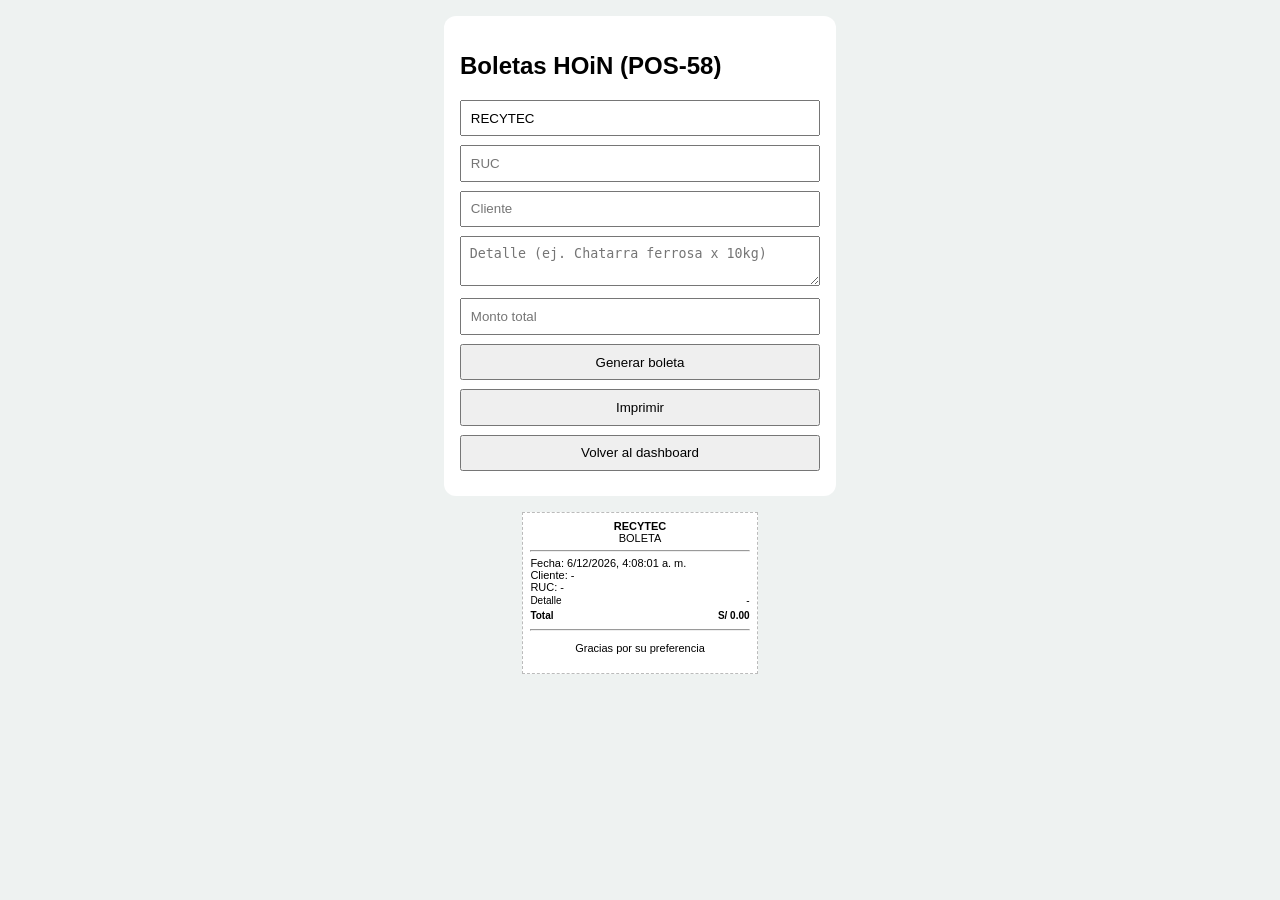
==== boletas.html @ 209546d7 "feat: construir dashboard administrativo completo de RECYTEC" ====
<!DOCTYPE html>
<html lang="es">
<head>
  <meta charset="UTF-8" />
  <meta name="viewport" content="width=device-width, initial-scale=1.0" />
  <title>RECYTEC | Boletas HOiN</title>
  <style>
    body { margin: 0; font-family: Arial, sans-serif; background: #eef2f1; }
    .wrap { max-width: 360px; margin: 1rem auto; background: #fff; border-radius: 12px; padding: 1rem; }
    .ticket {
      width: 58mm; margin: 0 auto; background: #fff; color: #000; padding: 2mm;
      border: 1px dashed #bbb; font-size: 11px;
    }
    input, textarea, button { width: 100%; margin-bottom: .55rem; padding: .55rem; box-sizing: border-box; }
    table { width: 100%; font-size: 10px; border-collapse: collapse; }
    td { padding: 2px 0; }
    .center { text-align: center; }
    .right { text-align: right; }
    @media print {
      body { background: #fff; }
      .no-print { display: none !important; }
      .ticket { border: 0; width: 58mm; }
    }
  </style>
</head>
<body>
  <div class="wrap no-print">
    <h2>Boletas HOiN (POS-58)</h2>
    <input id="empresa" value="RECYTEC" placeholder="Empresa" />
    <input id="ruc" placeholder="RUC" />
    <input id="cliente" placeholder="Cliente" />
    <textarea id="detalle" placeholder="Detalle (ej. Chatarra ferrosa x 10kg)"></textarea>
    <input id="monto" type="number" step="0.01" placeholder="Monto total" />
    <button onclick="generar()">Generar boleta</button>
    <button onclick="window.print()">Imprimir</button>
    <button onclick="location.href='index.html'">Volver al dashboard</button>
  </div>

  <section class="ticket" id="ticket">
    <div class="center"><strong>RECYTEC</strong><br><span>BOLETA</span></div>
    <hr>
    <div>Fecha: <span id="tFecha"></span></div>
    <div>Cliente: <span id="tCliente">-</span></div>
    <div>RUC: <span id="tRuc">-</span></div>
    <table>
      <tr><td>Detalle</td><td class="right" id="tDetalle">-</td></tr>
      <tr><td><strong>Total</strong></td><td class="right"><strong id="tTotal">S/ 0.00</strong></td></tr>
    </table>
    <hr>
    <p class="center">Gracias por su preferencia</p>
  </section>

  <script>
    function generar() {
      const hoy = new Date().toLocaleString('es-PE');
      document.getElementById('tFecha').textContent = hoy;
      document.getElementById('tCliente').textContent = document.getElementById('cliente').value || '-';
      document.getElementById('tRuc').textContent = document.getElementById('ruc').value || '-';
      document.getElementById('tDetalle').textContent = (document.getElementById('detalle').value || '-').slice(0, 48);
      document.getElementById('tTotal').textContent = `S/ ${Number(document.getElementById('monto').value || 0).toFixed(2)}`;
      const nombre = document.getElementById('empresa').value || 'RECYTEC';
      document.querySelector('.ticket strong').textContent = nombre;
    }
    generar();
  </script>
</body>
</html>
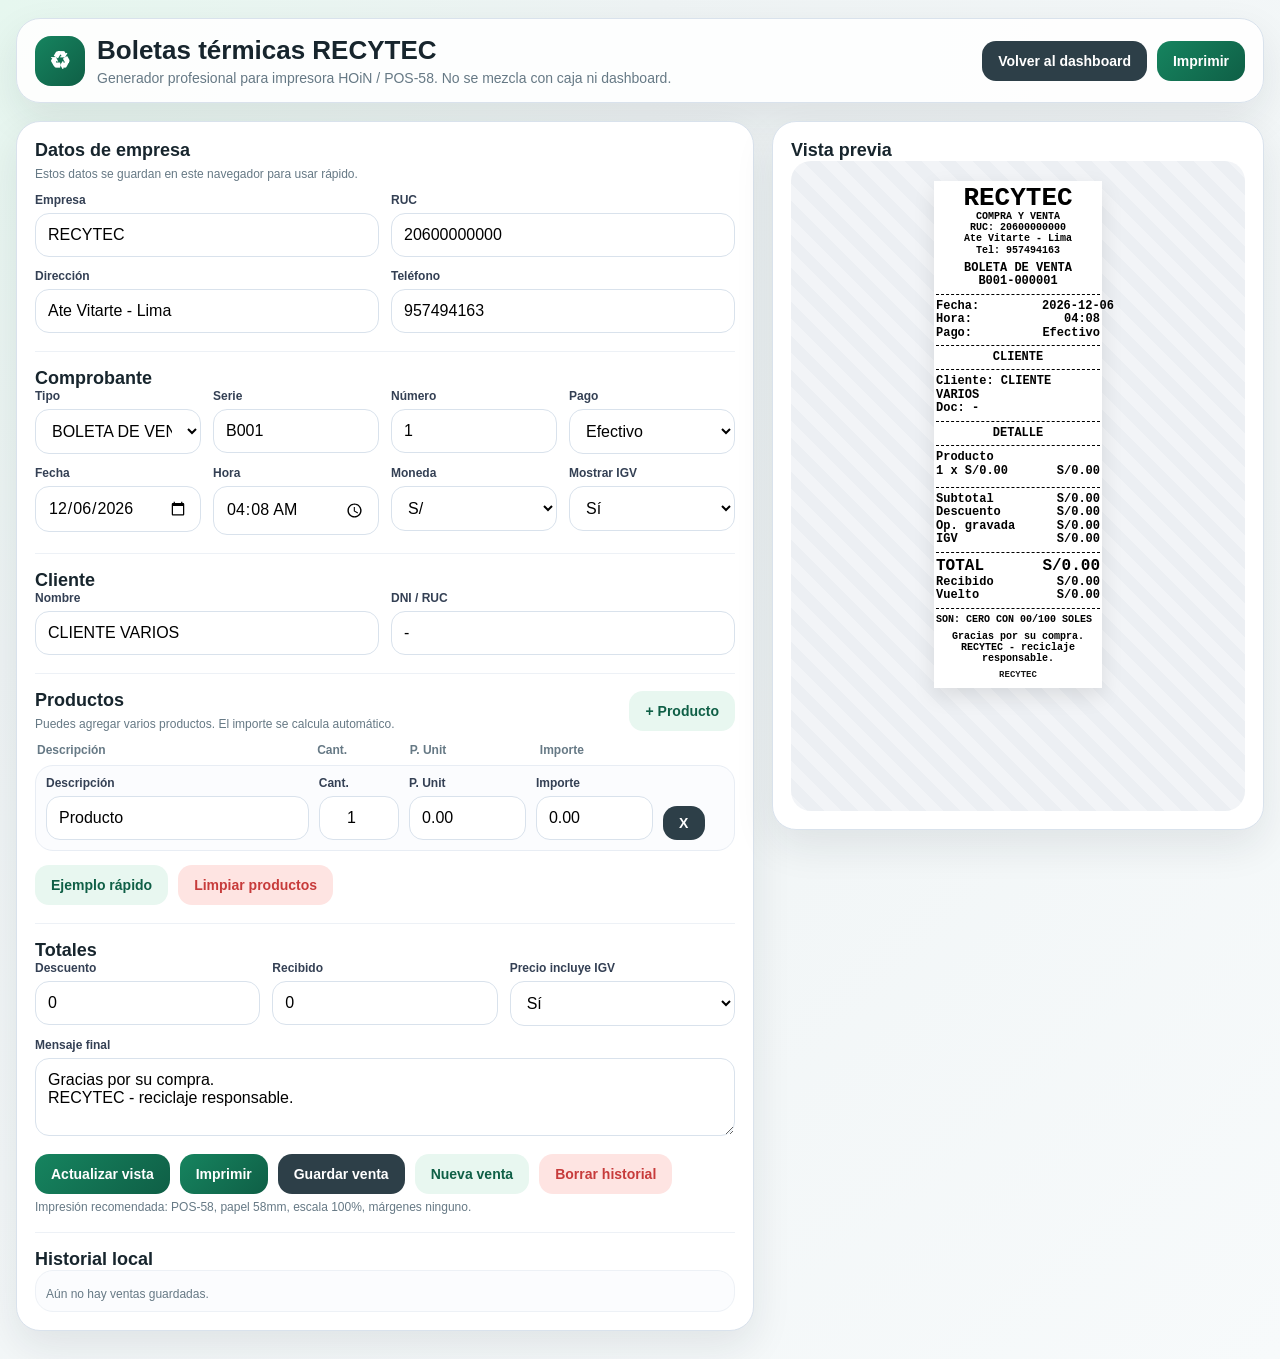
==== commit f224af9c: "Update boletas.html" ====
--- a/boletas.html
+++ b/boletas.html
@@ -1,67 +1,525 @@
 <!DOCTYPE html>
 <html lang="es">
 <head>
-  <meta charset="UTF-8" />
-  <meta name="viewport" content="width=device-width, initial-scale=1.0" />
-  <title>RECYTEC | Boletas HOiN</title>
-  <style>
-    body { margin: 0; font-family: Arial, sans-serif; background: #eef2f1; }
-    .wrap { max-width: 360px; margin: 1rem auto; background: #fff; border-radius: 12px; padding: 1rem; }
-    .ticket {
-      width: 58mm; margin: 0 auto; background: #fff; color: #000; padding: 2mm;
-      border: 1px dashed #bbb; font-size: 11px;
-    }
-    input, textarea, button { width: 100%; margin-bottom: .55rem; padding: .55rem; box-sizing: border-box; }
-    table { width: 100%; font-size: 10px; border-collapse: collapse; }
-    td { padding: 2px 0; }
-    .center { text-align: center; }
-    .right { text-align: right; }
-    @media print {
-      body { background: #fff; }
-      .no-print { display: none !important; }
-      .ticket { border: 0; width: 58mm; }
-    }
-  </style>
+<meta charset="UTF-8" />
+<meta name="viewport" content="width=device-width, initial-scale=1.0" />
+<meta name="theme-color" content="#0f6b4f" />
+<title>RECYTEC | Boletas HOiN POS-58</title>
+<style>
+  :root{
+    --bg:#eef3f4;
+    --card:#ffffff;
+    --line:#d9e2ec;
+    --text:#17252d;
+    --muted:#667985;
+    --primary:#16845f;
+    --primary-dark:#0f5f46;
+    --soft:#e8f7f0;
+    --danger:#c73b3b;
+    --danger-soft:#fee4e2;
+    --dark:#2d3f48;
+    --warning:#e8aa25;
+    --shadow:0 16px 40px rgba(20,38,44,.09);
+  }
+
+  *{box-sizing:border-box}
+
+  body{
+    margin:0;
+    font-family:Arial, Helvetica, sans-serif;
+    background:radial-gradient(circle at top left,#e6f7ef,#eef3f4 35%,#f7fafb);
+    color:var(--text);
+  }
+
+  .app{
+    max-width:1380px;
+    margin:0 auto;
+    padding:18px 16px 28px;
+  }
+
+  .topbar{
+    display:flex;
+    justify-content:space-between;
+    gap:14px;
+    align-items:center;
+    background:rgba(255,255,255,.9);
+    border:1px solid var(--line);
+    border-radius:24px;
+    padding:16px 18px;
+    box-shadow:var(--shadow);
+    margin-bottom:18px;
+  }
+
+  .brand{
+    display:flex;
+    align-items:center;
+    gap:12px;
+  }
+
+  .brand-mark{
+    width:50px;
+    height:50px;
+    border-radius:16px;
+    display:grid;
+    place-items:center;
+    background:linear-gradient(135deg,var(--primary),var(--primary-dark));
+    color:#fff;
+    font-size:24px;
+    font-weight:900;
+  }
+
+  .title{
+    margin:0;
+    font-size:26px;
+    font-weight:900;
+  }
+
+  .subtitle{
+    margin:4px 0 0;
+    color:var(--muted);
+    font-size:14px;
+  }
+
+  .top-actions{
+    display:flex;
+    gap:10px;
+    flex-wrap:wrap;
+  }
+
+  .layout{
+    display:grid;
+    grid-template-columns:1.2fr .8fr;
+    gap:18px;
+    align-items:start;
+  }
+
+  .panel{
+    background:var(--card);
+    border-radius:24px;
+    border:1px solid var(--line);
+    box-shadow:var(--shadow);
+    padding:18px;
+  }
+
+  .preview-box{
+    position:sticky;
+    top:16px;
+  }
+
+  .section{
+    margin-top:18px;
+    padding-top:16px;
+    border-top:1px solid #edf1f6;
+  }
+
+  .section:first-child{
+    margin-top:0;
+    padding-top:0;
+    border-top:none;
+  }
+
+  .section-head{
+    display:flex;
+    justify-content:space-between;
+    align-items:flex-end;
+    gap:10px;
+    margin-bottom:12px;
+  }
+
+  .section h2{
+    margin:0;
+    font-size:18px;
+  }
+
+  .hint{
+    margin:6px 0 0;
+    color:var(--muted);
+    font-size:12px;
+  }
+
+  .grid2,.grid3,.grid4{
+    display:grid;
+    gap:12px;
+  }
+  .grid2{grid-template-columns:repeat(2,minmax(0,1fr))}
+  .grid3{grid-template-columns:repeat(3,minmax(0,1fr))}
+  .grid4{grid-template-columns:repeat(4,minmax(0,1fr))}
+
+  .field label{
+    display:block;
+    margin-bottom:6px;
+    font-size:12px;
+    font-weight:900;
+    color:#344054;
+  }
+
+  .field input,.field select,.field textarea{
+    width:100%;
+    border:1px solid var(--line);
+    border-radius:14px;
+    padding:12px 12px;
+    font:inherit;
+    outline:none;
+    background:#fff;
+  }
+
+  .field textarea{
+    min-height:78px;
+    resize:vertical;
+  }
+
+  .field input:focus,.field select:focus,.field textarea:focus{
+    border-color:#83d6c2;
+    box-shadow:0 0 0 4px rgba(22,132,95,.12);
+  }
+
+  .toolbar{
+    display:flex;
+    flex-wrap:wrap;
+    gap:10px;
+    margin-top:14px;
+  }
+
+  button,.btn-link{
+    border:none;
+    cursor:pointer;
+    border-radius:14px;
+    padding:12px 16px;
+    font-weight:900;
+    font-size:14px;
+    text-decoration:none;
+    display:inline-grid;
+    place-items:center;
+    transition:.18s ease;
+  }
+
+  button:hover,.btn-link:hover{
+    transform:translateY(-1px);
+    filter:brightness(.98);
+  }
+
+  .btn-primary{background:linear-gradient(135deg,var(--primary),var(--primary-dark));color:#fff}
+  .btn-soft{background:var(--soft);color:var(--primary-dark)}
+  .btn-dark{background:var(--dark);color:#fff}
+  .btn-warning{background:var(--warning);color:#1f2528}
+  .btn-danger{background:var(--danger-soft);color:var(--danger)}
+  .btn-mini{padding:9px 11px;min-width:42px}
+
+  .items-head,.item-row{
+    display:grid;
+    grid-template-columns:1.8fr .55fr .8fr .8fr .42fr;
+    gap:10px;
+    align-items:end;
+  }
+
+  .items-head{
+    font-size:12px;
+    color:var(--muted);
+    font-weight:900;
+    padding:0 2px 8px;
+  }
+
+  .item-row{
+    background:#fbfcfe;
+    border:1px solid #e8edf4;
+    border-radius:18px;
+    padding:10px;
+    margin-bottom:10px;
+  }
+
+  .history{
+    max-height:320px;
+    overflow:auto;
+    border:1px solid #edf1f6;
+    border-radius:18px;
+    padding:10px;
+    background:#fbfcfe;
+  }
+
+  .sale{
+    border:1px solid #e7ebf2;
+    border-radius:14px;
+    background:#fff;
+    padding:10px;
+    margin-bottom:10px;
+  }
+
+  .sale-top{
+    display:flex;
+    justify-content:space-between;
+    gap:10px;
+    align-items:center;
+    margin-bottom:6px;
+  }
+
+  .sale small{color:var(--muted)}
+
+  .preview-stage{
+    min-height:650px;
+    border-radius:20px;
+    padding:20px;
+    background:repeating-linear-gradient(45deg,#f2f4f7,#f2f4f7 12px,#eceff3 12px,#eceff3 24px);
+    display:flex;
+    justify-content:center;
+    align-items:flex-start;
+  }
+
+  #ticket{
+    width:168px;
+    margin:0 auto;
+    background:#fff;
+    color:#000;
+    font-family:"Courier New", monospace;
+    font-size:12px;
+    font-weight:600;
+    line-height:1.12;
+    padding:4px 2px 8px;
+    box-shadow:0 8px 20px rgba(0,0,0,.10);
+  }
+
+  .c{text-align:center}
+  .b{font-weight:900}
+  .small{font-size:10px}
+  .tiny{font-size:9px}
+  .big{font-size:26px;font-weight:900;line-height:1}
+  .sep{margin:5px 0;border-top:1px dashed #000}
+  .sp4{height:4px}
+  .sp6{height:6px}
+  .line{display:flex;justify-content:space-between;gap:6px;align-items:flex-start}
+  .left{flex:1;min-width:0;word-break:break-word}
+  .right{width:58px;white-space:nowrap;text-align:right}
+  .total{font-size:16px;font-weight:900}
+  .muted-ticket{opacity:.9}
+
+  @media (max-width:980px){
+    .layout{grid-template-columns:1fr}
+    .preview-box{position:static}
+    .grid2,.grid3,.grid4{grid-template-columns:1fr}
+    .items-head,.item-row{grid-template-columns:1fr 1fr}
+    .topbar{align-items:flex-start;flex-direction:column}
+    .top-actions{width:100%}
+    .top-actions button,.top-actions a{flex:1}
+  }
+
+  @page{size:58mm auto;margin:0}
+
+  @media print{
+    html,body{margin:0!important;padding:0!important;background:#fff!important;width:58mm;overflow:hidden}
+    .no-print{display:none!important}
+    .app{margin:0!important;padding:0!important;max-width:none!important}
+    .panel{box-shadow:none!important;border:none!important;border-radius:0!important;padding:0!important;margin:0!important;background:#fff!important}
+    .preview-stage{background:#fff!important;padding:0!important;min-height:auto!important;display:block!important;border-radius:0!important}
+    #ticket{width:46mm!important;margin:0 auto!important;padding:1mm 0 2mm!important;box-shadow:none!important;font-size:12px!important;font-weight:600!important;line-height:1.08!important}
+    .sep{border-top:1px dashed #000!important}
+  }
+</style>
 </head>
 <body>
-  <div class="wrap no-print">
-    <h2>Boletas HOiN (POS-58)</h2>
-    <input id="empresa" value="RECYTEC" placeholder="Empresa" />
-    <input id="ruc" placeholder="RUC" />
-    <input id="cliente" placeholder="Cliente" />
-    <textarea id="detalle" placeholder="Detalle (ej. Chatarra ferrosa x 10kg)"></textarea>
-    <input id="monto" type="number" step="0.01" placeholder="Monto total" />
-    <button onclick="generar()">Generar boleta</button>
-    <button onclick="window.print()">Imprimir</button>
-    <button onclick="location.href='index.html'">Volver al dashboard</button>
+<div class="app">
+  <div class="topbar no-print">
+    <div class="brand">
+      <div class="brand-mark">♻</div>
+      <div>
+        <h1 class="title">Boletas térmicas RECYTEC</h1>
+        <p class="subtitle">Generador profesional para impresora HOiN / POS-58. No se mezcla con caja ni dashboard.</p>
+      </div>
+    </div>
+    <div class="top-actions">
+      <a class="btn-link btn-dark" href="index.html">Volver al dashboard</a>
+      <button class="btn-primary" onclick="imprimir()">Imprimir</button>
+    </div>
   </div>
 
-  <section class="ticket" id="ticket">
-    <div class="center"><strong>RECYTEC</strong><br><span>BOLETA</span></div>
-    <hr>
-    <div>Fecha: <span id="tFecha"></span></div>
-    <div>Cliente: <span id="tCliente">-</span></div>
-    <div>RUC: <span id="tRuc">-</span></div>
-    <table>
-      <tr><td>Detalle</td><td class="right" id="tDetalle">-</td></tr>
-      <tr><td><strong>Total</strong></td><td class="right"><strong id="tTotal">S/ 0.00</strong></td></tr>
-    </table>
-    <hr>
-    <p class="center">Gracias por su preferencia</p>
-  </section>
-
-  <script>
-    function generar() {
-      const hoy = new Date().toLocaleString('es-PE');
-      document.getElementById('tFecha').textContent = hoy;
-      document.getElementById('tCliente').textContent = document.getElementById('cliente').value || '-';
-      document.getElementById('tRuc').textContent = document.getElementById('ruc').value || '-';
-      document.getElementById('tDetalle').textContent = (document.getElementById('detalle').value || '-').slice(0, 48);
-      document.getElementById('tTotal').textContent = `S/ ${Number(document.getElementById('monto').value || 0).toFixed(2)}`;
-      const nombre = document.getElementById('empresa').value || 'RECYTEC';
-      document.querySelector('.ticket strong').textContent = nombre;
-    }
-    generar();
-  </script>
+  <div class="layout">
+    <div class="panel no-print">
+      <div class="section">
+        <div class="section-head">
+          <div>
+            <h2>Datos de empresa</h2>
+            <p class="hint">Estos datos se guardan en este navegador para usar rápido.</p>
+          </div>
+        </div>
+        <div class="grid2">
+          <div class="field"><label>Empresa</label><input id="empresa" value="RECYTEC"></div>
+          <div class="field"><label>RUC</label><input id="ruc" value="20600000000"></div>
+          <div class="field"><label>Dirección</label><input id="direccion" value="Ate Vitarte - Lima"></div>
+          <div class="field"><label>Teléfono</label><input id="telefono" value="957494163"></div>
+        </div>
+      </div>
+
+      <div class="section">
+        <h2>Comprobante</h2>
+        <div class="grid4">
+          <div class="field"><label>Tipo</label><select id="tipo"><option>BOLETA DE VENTA</option><option>NOTA DE VENTA</option><option>TICKET</option><option>RECIBO INTERNO</option></select></div>
+          <div class="field"><label>Serie</label><input id="serie" value="B001"></div>
+          <div class="field"><label>Número</label><input id="numero" value="1"></div>
+          <div class="field"><label>Pago</label><select id="pago"><option>Efectivo</option><option>Yape</option><option>Plin</option><option>Transferencia</option><option>Tarjeta</option></select></div>
+          <div class="field"><label>Fecha</label><input id="fecha" type="date"></div>
+          <div class="field"><label>Hora</label><input id="hora" type="time"></div>
+          <div class="field"><label>Moneda</label><select id="moneda"><option value="S/">S/</option><option value="$">$</option></select></div>
+          <div class="field"><label>Mostrar IGV</label><select id="mostrarIgv"><option value="si">Sí</option><option value="no">No</option></select></div>
+        </div>
+      </div>
+
+      <div class="section">
+        <h2>Cliente</h2>
+        <div class="grid2">
+          <div class="field"><label>Nombre</label><input id="cliente" value="CLIENTE VARIOS"></div>
+          <div class="field"><label>DNI / RUC</label><input id="docCliente" value="-"></div>
+        </div>
+      </div>
+
+      <div class="section">
+        <div class="section-head">
+          <div>
+            <h2>Productos</h2>
+            <p class="hint">Puedes agregar varios productos. El importe se calcula automático.</p>
+          </div>
+          <button class="btn-soft" onclick="agregarItem()">+ Producto</button>
+        </div>
+        <div class="items-head"><div>Descripción</div><div>Cant.</div><div>P. Unit</div><div>Importe</div><div></div></div>
+        <div id="items"></div>
+        <div class="toolbar"><button class="btn-soft" onclick="cargarDemo()">Ejemplo rápido</button><button class="btn-danger" onclick="limpiarProductos()">Limpiar productos</button></div>
+      </div>
+
+      <div class="section">
+        <h2>Totales</h2>
+        <div class="grid3">
+          <div class="field"><label>Descuento</label><input id="descuento" type="number" min="0" step="0.01" value="0"></div>
+          <div class="field"><label>Recibido</label><input id="recibido" type="number" min="0" step="0.01" value="0"></div>
+          <div class="field"><label>Precio incluye IGV</label><select id="incluyeIgv"><option value="si">Sí</option><option value="no">No</option></select></div>
+        </div>
+        <div class="field" style="margin-top:12px;"><label>Mensaje final</label><textarea id="mensajeFinal">Gracias por su compra.
+RECYTEC - reciclaje responsable.</textarea></div>
+        <div class="toolbar">
+          <button class="btn-primary" onclick="actualizarVista()">Actualizar vista</button>
+          <button class="btn-primary" onclick="imprimir()">Imprimir</button>
+          <button class="btn-dark" onclick="guardarVenta()">Guardar venta</button>
+          <button class="btn-soft" onclick="nuevaVenta()">Nueva venta</button>
+          <button class="btn-danger" onclick="borrarHistorial()">Borrar historial</button>
+        </div>
+        <div class="hint">Impresión recomendada: POS-58, papel 58mm, escala 100%, márgenes ninguno.</div>
+      </div>
+
+      <div class="section">
+        <h2>Historial local</h2>
+        <div id="history" class="history"></div>
+      </div>
+    </div>
+
+    <div class="panel preview-box">
+      <div class="section">
+        <h2 class="no-print">Vista previa</h2>
+        <div class="preview-stage"><div id="ticket"></div></div>
+      </div>
+    </div>
+  </div>
+</div>
+
+<script>
+const itemsDiv = document.getElementById('items');
+const historyDiv = document.getElementById('history');
+const STORAGE_KEY = 'recytec_boletas_hoin_pro_v2';
+const CONFIG_KEY = 'recytec_boletas_config_v2';
+
+function nowDate(){const d=new Date();return `${d.getFullYear()}-${String(d.getMonth()+1).padStart(2,'0')}-${String(d.getDate()).padStart(2,'0')}`}
+function nowTime(){const d=new Date();return `${String(d.getHours()).padStart(2,'0')}:${String(d.getMinutes()).padStart(2,'0')}`}
+function escapeHtml(s){return String(s ?? '').replaceAll('&','&amp;').replaceAll('<','&lt;').replaceAll('>','&gt;').replaceAll('"','&quot;')}
+function money(n){return Number(n || 0).toFixed(2)}
+function numeroComprobante(){const serie=document.getElementById('serie').value.trim()||'B001';const numero=String(document.getElementById('numero').value||'1').padStart(6,'0');return `${serie}-${numero}`}
+
+function guardarConfig(){
+  const ids=['empresa','ruc','direccion','telefono','serie','moneda','mostrarIgv','incluyeIgv','mensajeFinal'];
+  const data={}; ids.forEach(id=>data[id]=document.getElementById(id).value);
+  localStorage.setItem(CONFIG_KEY,JSON.stringify(data));
+}
+function cargarConfig(){
+  try{const data=JSON.parse(localStorage.getItem(CONFIG_KEY)||'{}');Object.keys(data).forEach(id=>{if(document.getElementById(id))document.getElementById(id).value=data[id]})}catch(e){}
+}
+
+function agregarItem(desc='Producto', cant='1', precio='0.00'){
+  const row=document.createElement('div'); row.className='item-row';
+  row.innerHTML=`
+    <div class="field"><label>Descripción</label><input class="d" value="${escapeHtml(desc)}"></div>
+    <div class="field"><label>Cant.</label><input class="c" type="number" min="0" step="0.01" value="${cant}"></div>
+    <div class="field"><label>P. Unit</label><input class="p" type="number" min="0" step="0.01" value="${precio}"></div>
+    <div class="field"><label>Importe</label><input class="i" value="0.00" readonly></div>
+    <div class="field"><label>&nbsp;</label><button class="btn-dark btn-mini" onclick="this.closest('.item-row').remove(); actualizarVista();">X</button></div>`;
+  itemsDiv.appendChild(row);
+  row.querySelectorAll('.d,.c,.p').forEach(el=>el.addEventListener('input',actualizarVista));
+  actualizarVista();
+}
+function limpiarProductos(){itemsDiv.innerHTML='';actualizarVista()}
+function getItems(){return [...document.querySelectorAll('.item-row')].map(r=>{const descripcion=r.querySelector('.d').value.trim()||'Producto';const cantidad=parseFloat(r.querySelector('.c').value||0);const precio=parseFloat(r.querySelector('.p').value||0);const importe=cantidad*precio;r.querySelector('.i').value=money(importe);return{descripcion,cantidad,precio,importe}}).filter(x=>x.descripcion||x.cantidad||x.precio)}
+
+function numeroALetras(n){
+  n=Number(n||0).toFixed(2); const [ent,dec]=n.split('.'); const num=parseInt(ent,10);
+  const u=['','UNO','DOS','TRES','CUATRO','CINCO','SEIS','SIETE','OCHO','NUEVE'];
+  const d10=['DIEZ','ONCE','DOCE','TRECE','CATORCE','QUINCE','DIECISEIS','DIECISIETE','DIECIOCHO','DIECINUEVE'];
+  const d=['','','VEINTE','TREINTA','CUARENTA','CINCUENTA','SESENTA','SETENTA','OCHENTA','NOVENTA'];
+  const c=['','CIENTO','DOSCIENTOS','TRESCIENTOS','CUATROCIENTOS','QUINIENTOS','SEISCIENTOS','SETECIENTOS','OCHOCIENTOS','NOVECIENTOS'];
+  function t999(n){if(n===0)return'';if(n===100)return'CIEN';if(n<10)return u[n];if(n<20)return d10[n-10];if(n<30)return n===20?'VEINTE':('VEINTI'+u[n-20].toLowerCase()).toUpperCase();if(n<100){const de=Math.floor(n/10),un=n%10;return d[de]+(un?' Y '+u[un]:'')}const ce=Math.floor(n/100),re=n%100;return c[ce]+(re?' '+t999(re):'')}
+  function tMiles(n){if(n<1000)return t999(n);const mil=Math.floor(n/1000),re=n%1000;const a=mil===1?'MIL':t999(mil)+' MIL';return a+(re?' '+t999(re):'')}
+  function tMill(n){if(n<1000000)return tMiles(n);const mi=Math.floor(n/1000000),re=n%1000000;const a=mi===1?'UN MILLON':tMiles(mi)+' MILLONES';return a+(re?' '+tMiles(re):'')}
+  return `${tMill(num)||'CERO'} CON ${dec}/100`;
+}
+
+function leerFormulario(){
+  const empresa=document.getElementById('empresa').value.trim()||'RECYTEC';
+  const ruc=document.getElementById('ruc').value.trim()||'-';
+  const direccion=document.getElementById('direccion').value.trim()||'-';
+  const telefono=document.getElementById('telefono').value.trim()||'-';
+  const tipo=document.getElementById('tipo').value; const comprobante=numeroComprobante();
+  const fecha=document.getElementById('fecha').value||nowDate(); const hora=document.getElementById('hora').value||nowTime();
+  const pago=document.getElementById('pago').value; const moneda=document.getElementById('moneda').value;
+  const mostrarIgv=document.getElementById('mostrarIgv').value==='si';
+  const cliente=document.getElementById('cliente').value.trim()||'CLIENTE VARIOS';
+  const docCliente=document.getElementById('docCliente').value.trim()||'-';
+  const descuento=parseFloat(document.getElementById('descuento').value||0);
+  const recibido=parseFloat(document.getElementById('recibido').value||0);
+  const incluyeIgv=document.getElementById('incluyeIgv').value==='si';
+  const mensajeFinal=document.getElementById('mensajeFinal').value.trim(); const items=getItems();
+  const bruto=items.reduce((a,b)=>a+b.importe,0); const base=Math.max(0,bruto-descuento);
+  let op=base,igv=0,total=base; if(incluyeIgv){op=base/1.18;igv=base-op;total=base}else{op=base;igv=op*.18;total=op+igv}
+  const vuelto=Math.max(0,recibido-total);
+  return{empresa,ruc,direccion,telefono,tipo,comprobante,fecha,hora,pago,moneda,mostrarIgv,cliente,docCliente,descuento,recibido,incluyeIgv,mensajeFinal,items,bruto,op,igv,total,vuelto};
+}
+
+function actualizarVista(){
+  guardarConfig(); const d=leerFormulario();
+  const itemsHtml=d.items.map(it=>`<div class="b">${escapeHtml(it.descripcion)}</div><div class="line"><div class="left">${it.cantidad} x ${d.moneda}${money(it.precio)}</div><div class="right">${d.moneda}${money(it.importe)}</div></div><div class="sp4"></div>`).join('')||'<div class="c">Sin productos</div>';
+  document.getElementById('ticket').innerHTML=`
+    <div class="c big">${escapeHtml(d.empresa)}</div>
+    <div class="c small">COMPRA Y VENTA</div>
+    <div class="c small">RUC: ${escapeHtml(d.ruc)}</div>
+    <div class="c small">${escapeHtml(d.direccion)}</div>
+    <div class="c small">Tel: ${escapeHtml(d.telefono)}</div>
+    <div class="sp6"></div><div class="c b">${escapeHtml(d.tipo)}</div><div class="c b">${escapeHtml(d.comprobante)}</div><div class="sep"></div>
+    <div class="line"><div class="left">Fecha:</div><div class="right">${escapeHtml(d.fecha)}</div></div>
+    <div class="line"><div class="left">Hora:</div><div class="right">${escapeHtml(d.hora)}</div></div>
+    <div class="line"><div class="left">Pago:</div><div class="right">${escapeHtml(d.pago)}</div></div><div class="sep"></div>
+    <div class="c b">CLIENTE</div><div class="sep"></div><div>Cliente: ${escapeHtml(d.cliente)}</div><div>Doc: ${escapeHtml(d.docCliente)}</div><div class="sep"></div>
+    <div class="c b">DETALLE</div><div class="sep"></div>${itemsHtml}<div class="sep"></div>
+    <div class="line"><div class="left">Subtotal</div><div class="right">${d.moneda}${money(d.bruto)}</div></div>
+    <div class="line"><div class="left">Descuento</div><div class="right">${d.moneda}${money(d.descuento)}</div></div>
+    ${d.mostrarIgv?`<div class="line"><div class="left">Op. gravada</div><div class="right">${d.moneda}${money(d.op)}</div></div><div class="line"><div class="left">IGV</div><div class="right">${d.moneda}${money(d.igv)}</div></div>`:''}
+    <div class="sep"></div><div class="line total"><div class="left">TOTAL</div><div class="right">${d.moneda}${money(d.total)}</div></div>
+    <div class="line"><div class="left">Recibido</div><div class="right">${d.moneda}${money(d.recibido)}</div></div><div class="line"><div class="left">Vuelto</div><div class="right">${d.moneda}${money(d.vuelto)}</div></div><div class="sep"></div>
+    <div class="small">SON: ${numeroALetras(d.total)} ${d.moneda==='S/'?'SOLES':'DOLARES'}</div><div class="sp6"></div>
+    <div class="c small">${escapeHtml(d.mensajeFinal).replace(/\n/g,'<br>')}</div><div class="sp6"></div><div class="c tiny muted-ticket">RECYTEC</div>`;
+}
+function imprimir(){actualizarVista();window.print()}
+function cargarDemo(){itemsDiv.innerHTML='';agregarItem('Carton reciclado','10','1.20');agregarItem('Plastico PET','6','2.30');agregarItem('Chatarra liviana','3','4.50');document.getElementById('cliente').value='CLIENTE MOSTRADOR';document.getElementById('docCliente').value='-';document.getElementById('recibido').value='50';actualizarVista()}
+function nuevaVenta(){document.getElementById('cliente').value='CLIENTE VARIOS';document.getElementById('docCliente').value='-';document.getElementById('descuento').value='0';document.getElementById('recibido').value='0';itemsDiv.innerHTML='';agregarItem('Producto','1','0.00');document.getElementById('numero').value=String((parseInt(document.getElementById('numero').value||'1',10)||1)+1);actualizarVista()}
+function getHistorial(){try{return JSON.parse(localStorage.getItem(STORAGE_KEY)||'[]')}catch(e){return[]}}
+function setHistorial(arr){localStorage.setItem(STORAGE_KEY,JSON.stringify(arr))}
+function guardarVenta(){const d=leerFormulario();if(!d.items.length){alert('Agrega al menos un producto.');return}const historial=getHistorial();historial.unshift({id:Date.now(),comprobante:d.comprobante,fecha:d.fecha,hora:d.hora,cliente:d.cliente,total:d.total,moneda:d.moneda,data:d});setHistorial(historial.slice(0,100));renderHistorial();alert('Venta guardada correctamente.')}
+function cargarVenta(id){const x=getHistorial().find(v=>v.id===id);if(!x)return;const d=x.data;['empresa','ruc','direccion','telefono','tipo','fecha','hora','pago','moneda','cliente','docCliente','descuento','recibido','mensajeFinal'].forEach(k=>{if(document.getElementById(k))document.getElementById(k).value=d[k]});const [serie,num]=d.comprobante.split('-');document.getElementById('serie').value=serie||'B001';document.getElementById('numero').value=parseInt(num||'1',10);document.getElementById('mostrarIgv').value=d.mostrarIgv?'si':'no';document.getElementById('incluyeIgv').value=d.incluyeIgv?'si':'no';itemsDiv.innerHTML='';d.items.forEach(it=>agregarItem(it.descripcion,it.cantidad,it.precio));actualizarVista()}
+function eliminarVenta(id){setHistorial(getHistorial().filter(x=>x.id!==id));renderHistorial()}
+function borrarHistorial(){if(!confirm('¿Seguro que deseas borrar todo el historial?'))return;localStorage.removeItem(STORAGE_KEY);renderHistorial()}
+function renderHistorial(){const historial=getHistorial();if(!historial.length){historyDiv.innerHTML='<div class="hint">Aún no hay ventas guardadas.</div>';return}historyDiv.innerHTML=historial.map(x=>`<div class="sale"><div class="sale-top"><div><div class="b">${escapeHtml(x.comprobante)}</div><small>${escapeHtml(x.fecha)} ${escapeHtml(x.hora)} · ${escapeHtml(x.cliente)}</small></div><div class="b">${escapeHtml(x.moneda)}${money(x.total)}</div></div><div class="toolbar" style="margin-top:0;"><button class="btn-soft btn-mini" onclick="cargarVenta(${x.id})">Cargar</button><button class="btn-danger btn-mini" onclick="eliminarVenta(${x.id})">Eliminar</button></div></div>`).join('')}
+function init(){cargarConfig();document.getElementById('fecha').value=nowDate();document.getElementById('hora').value=nowTime();['empresa','ruc','direccion','telefono','tipo','serie','numero','pago','fecha','hora','moneda','mostrarIgv','cliente','docCliente','descuento','recibido','incluyeIgv','mensajeFinal'].forEach(id=>document.getElementById(id).addEventListener('input',actualizarVista));agregarItem('Producto','1','0.00');renderHistorial();actualizarVista()}
+init();
+</script>
 </body>
 </html>
